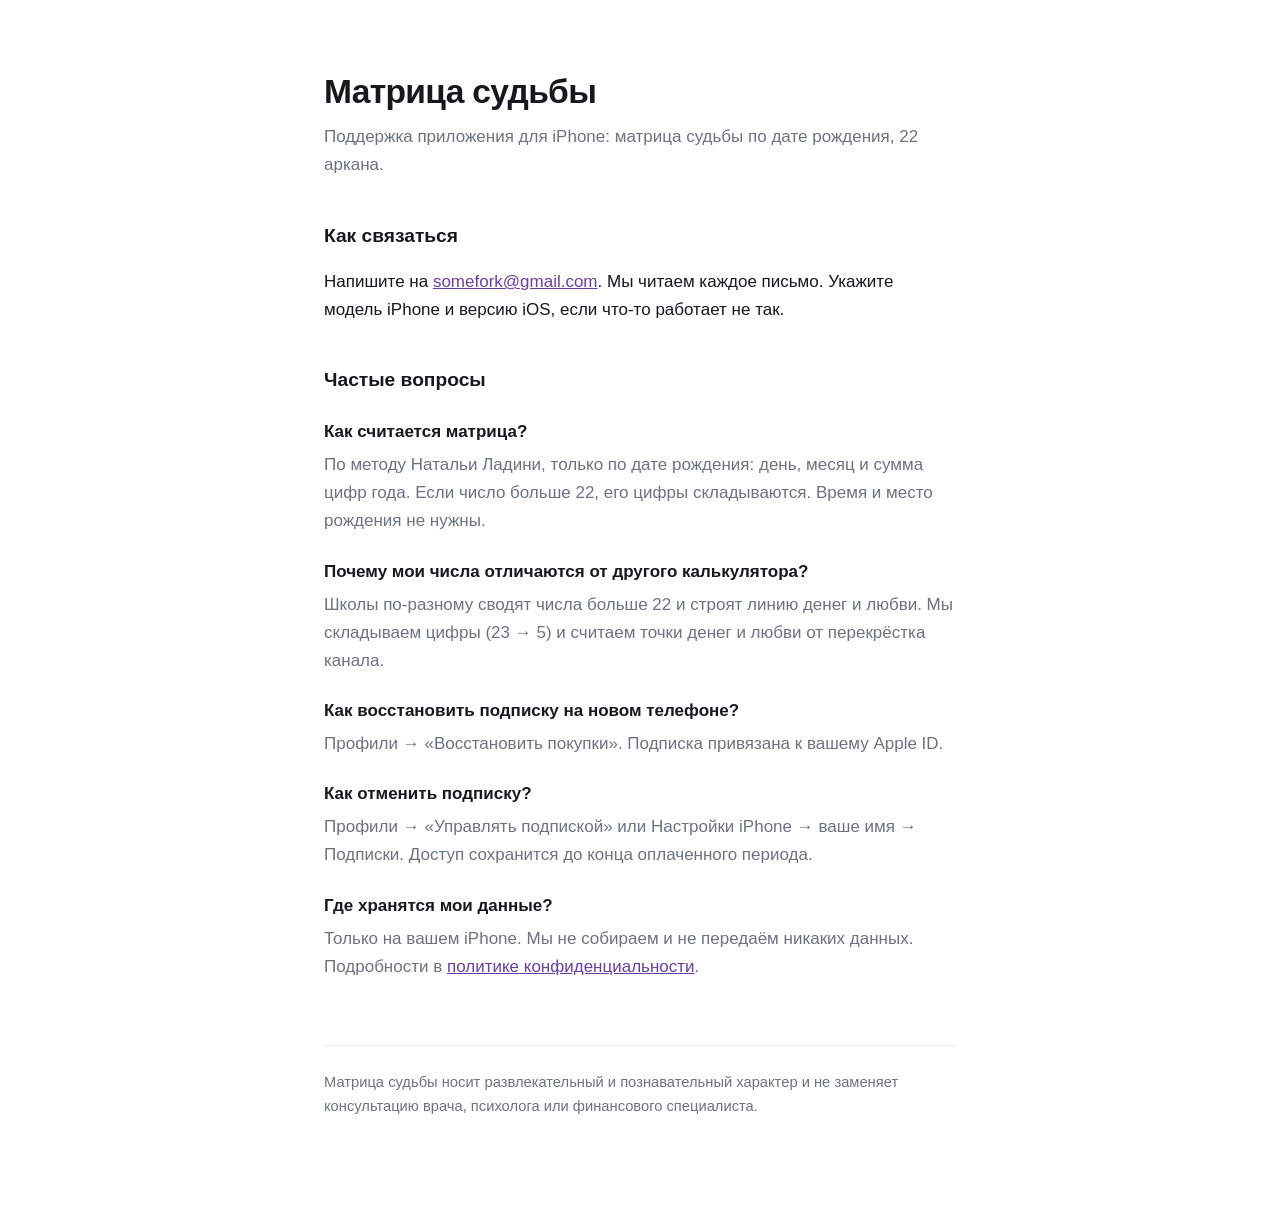
==== index.html @ e5c1149f "Support and privacy pages" ====
<!DOCTYPE html>
<html lang="ru">
<head>
<meta charset="utf-8">
<meta name="viewport" content="width=device-width, initial-scale=1">
<title>Матрица судьбы — поддержка</title>
<link rel="stylesheet" href="style.css">
</head>
<body>
<main>
<h1>Матрица судьбы</h1>
<p class="lead">Поддержка приложения для iPhone: матрица судьбы по дате рождения, 22 аркана.</p>

<h2>Как связаться</h2>
<p>Напишите на <a href="mailto:somefork@gmail.com">somefork@gmail.com</a>. Мы читаем каждое письмо. Укажите модель iPhone и версию iOS, если что-то работает не так.</p>

<h2>Частые вопросы</h2>
<dl>
  <dt>Как считается матрица?</dt>
  <dd>По методу Натальи Ладини, только по дате рождения: день, месяц и сумма цифр года. Если число больше 22, его цифры складываются. Время и место рождения не нужны.</dd>

  <dt>Почему мои числа отличаются от другого калькулятора?</dt>
  <dd>Школы по-разному сводят числа больше 22 и строят линию денег и любви. Мы складываем цифры (23 → 5) и считаем точки денег и любви от перекрёстка канала.</dd>

  <dt>Как восстановить подписку на новом телефоне?</dt>
  <dd>Профили → «Восстановить покупки». Подписка привязана к вашему Apple ID.</dd>

  <dt>Как отменить подписку?</dt>
  <dd>Профили → «Управлять подпиской» или Настройки iPhone → ваше имя → Подписки. Доступ сохранится до конца оплаченного периода.</dd>

  <dt>Где хранятся мои данные?</dt>
  <dd>Только на вашем iPhone. Мы не собираем и не передаём никаких данных. Подробности в <a href="privacy.html">политике конфиденциальности</a>.</dd>
</dl>

<footer>Матрица судьбы носит развлекательный и познавательный характер и не заменяет консультацию врача, психолога или финансового специалиста.</footer>
</main>
</body>
</html>
---- style.css ----
:root { color-scheme: light dark; --ink: #16181d; --dim: #6b7280; --bg: #ffffff; --line: #e5e7eb; --tint: #6b3fa0; }
@media (prefers-color-scheme: dark) { :root { --ink: #ecedef; --dim: #9aa1ab; --bg: #16181d; --line: #2c3038; --tint: #b79af0; } }
* { box-sizing: border-box; }
body { margin: 0; background: var(--bg); color: var(--ink); font: 17px/1.65 -apple-system, BlinkMacSystemFont, "Segoe UI", Roboto, sans-serif; }
main { max-width: 42rem; margin: 0 auto; padding: 4rem 1.25rem 6rem; }
h1 { font-size: 2.1rem; letter-spacing: -0.02em; margin: 0 0 .25rem; }
h2 { font-size: 1.2rem; margin: 2.5rem 0 .6rem; }
.lead { color: var(--dim); margin: 0 0 2.5rem; }
a { color: var(--tint); }
dt { font-weight: 600; margin-top: 1.4rem; }
dd { margin: .3rem 0 0; color: var(--dim); }
footer { margin-top: 4rem; padding-top: 1.5rem; border-top: 1px solid var(--line); color: var(--dim); font-size: .92rem; }
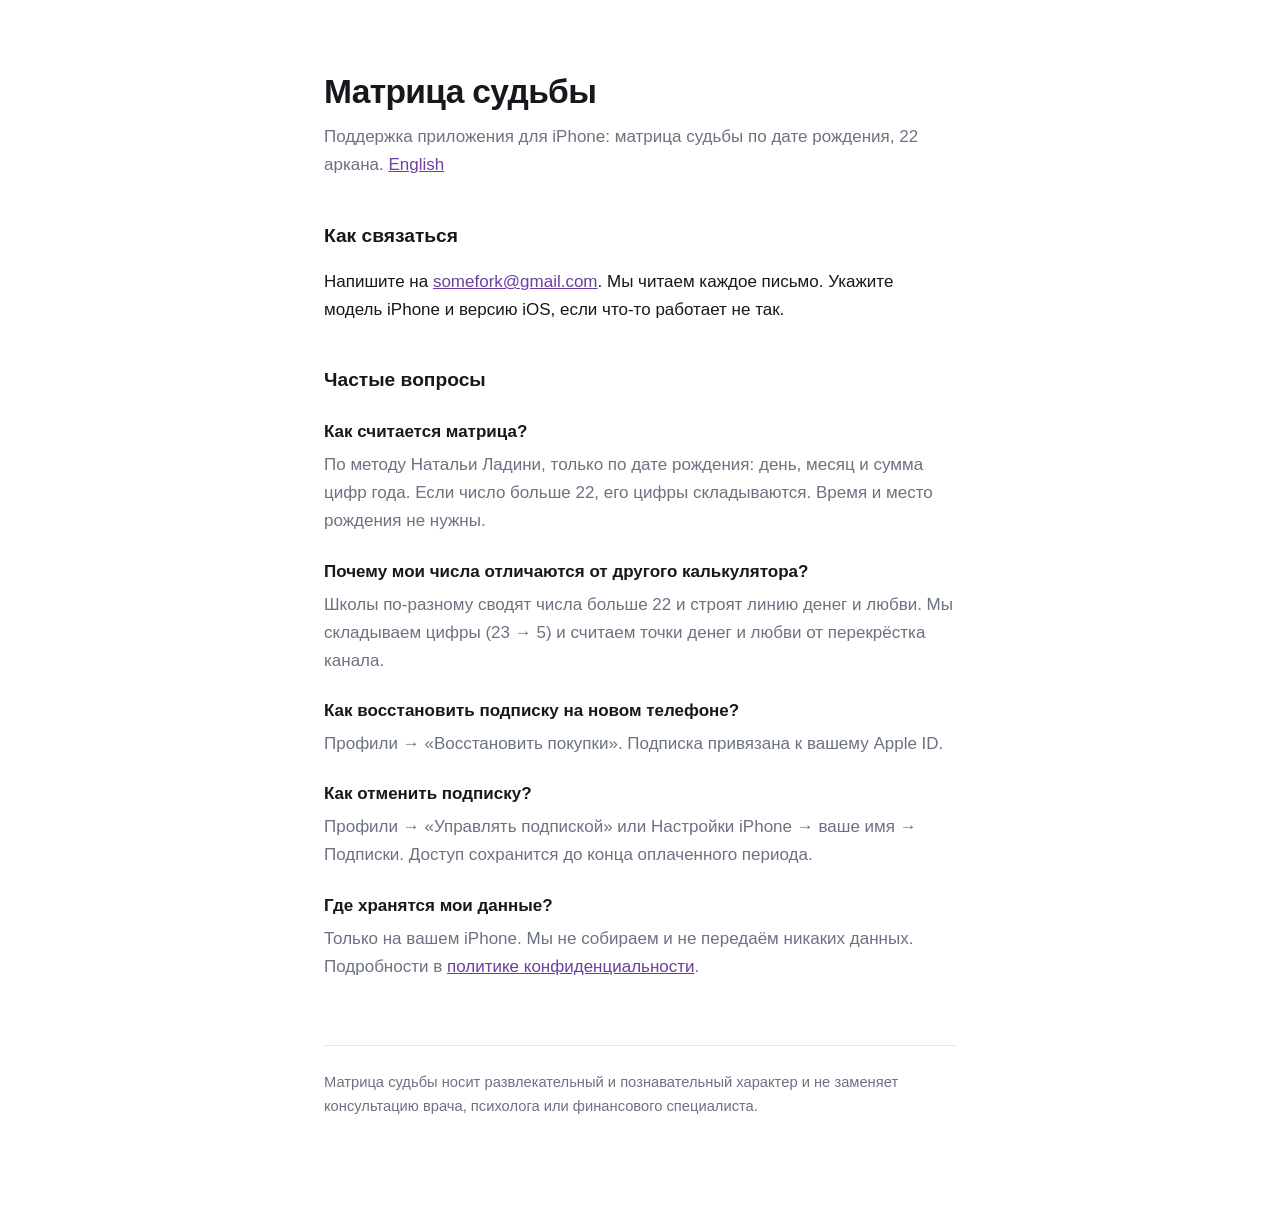
==== commit 1d2bbe20: "English support and privacy pages" ====
--- a/index.html
+++ b/index.html
@@ -9,7 +9,7 @@
 <body>
 <main>
 <h1>Матрица судьбы</h1>
-<p class="lead">Поддержка приложения для iPhone: матрица судьбы по дате рождения, 22 аркана.</p>
+<p class="lead">Поддержка приложения для iPhone: матрица судьбы по дате рождения, 22 аркана. <a href="en/">English</a></p>
 
 <h2>Как связаться</h2>
 <p>Напишите на <a href="mailto:somefork@gmail.com">somefork@gmail.com</a>. Мы читаем каждое письмо. Укажите модель iPhone и версию iOS, если что-то работает не так.</p>
